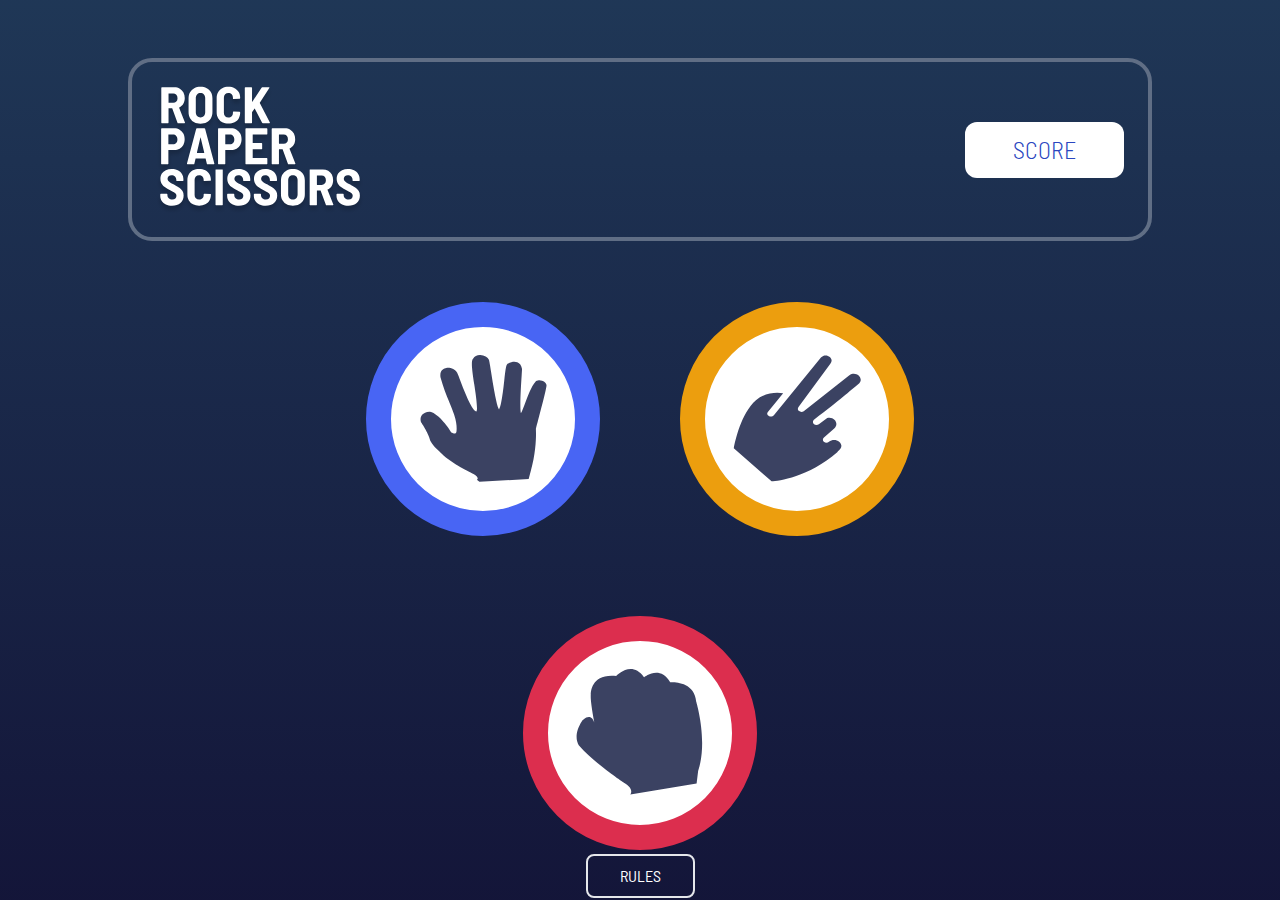
==== index.html @ bfba6b44 "nice result, check from other devices" ====
<!DOCTYPE html>
<html lang="en">

<head>
	<meta charset="UTF-8">
	<meta name="viewport" content="width=device-width, initial-scale=1.0">
	<!-- displays site properly based on user's device -->

	<link rel="icon" type="image/png" sizes="32x32" href="./site/images/favicon-32x32.png">
	<link rel="stylesheet" href="./site/main_tailwind.css">

	<title>Frontend Mentor | Rock, Paper, Scissors</title>
</head>

<body class="font-body h-screen bg-gradient-to-b bg-no-repeat from-RadialGradientFrom to-RadialGradientTo">
	<div class="main-container h-screen flex flex-col justify-around">
		<!-- <div class="main-container"> -->

		<header class="py-8 sm:py-14 flex justify-center">
			<!-- <header class="h-44 sm:h-80 py-8 sm:py-14 flex justify-center"> -->
			<div class="header-container">
				<div class="logo">
					<img class="w-24 sm:w-52" src="site/images/logo.svg" alt="">
				</div>
				<div class="score bg-white flex flex-col items-center justify-center rounded-xl px-7 sm:px-12 py-3">
					<div class="text-ScoreText text-xs sm:text-2xl font-light">SCORE</div>
					<div class="score-number text-DarkText text-5xl sm:text-7xl font-bold"></div>
				</div>
			</div>
		</header>



		<div class="center-container flex flex-col items-center justify-center">
			<div class="game-container w-full grid grid-cols-2 gap-8 lg:gap-20">
				<div class="suggestion-block items-end">
					<div class="center-container flex flex-col items-center justify-center">
						<div class="suggestion one game-icon border-PaperGradientFrom" data-type="paper">
							<img class="icon" src="./site/images/icon-paper.svg" alt="">
						</div>
					</div>
				</div>
				<div class="suggestion-block items-start">
					<div class="center-container flex flex-col items-center justify-center">
						<div class="suggestion two game-icon border-ScissorsGradientFrom" data-type="scissors">
							<img class="icon" src="./site/images/icon-scissors.svg" alt="">
						</div>
					</div>
				</div>
				<div class="suggestion-block col-span-2 flex justify-center">
					<div class="center-container flex flex-col items-center justify-center">
						<div class="suggestion three game-icon border-RockGradientFrom" data-type="rock">
							<img class="icon" src="./site/images/icon-rock.svg" alt="">
						</div>
					</div>
				</div>
				<!-- </div> -->
			</div>
		</div>
		<div class="rules-btn text-center">
			<button class="text-white border-solid border-2 py-2 px-8 rounded-lg">RULES</button>
		</div>

	</div>
	<script src="./site/main.js"></script>
</body>

</html>


<!-- TODO: circle shadow design -->
<!-- TODO: triangle -->
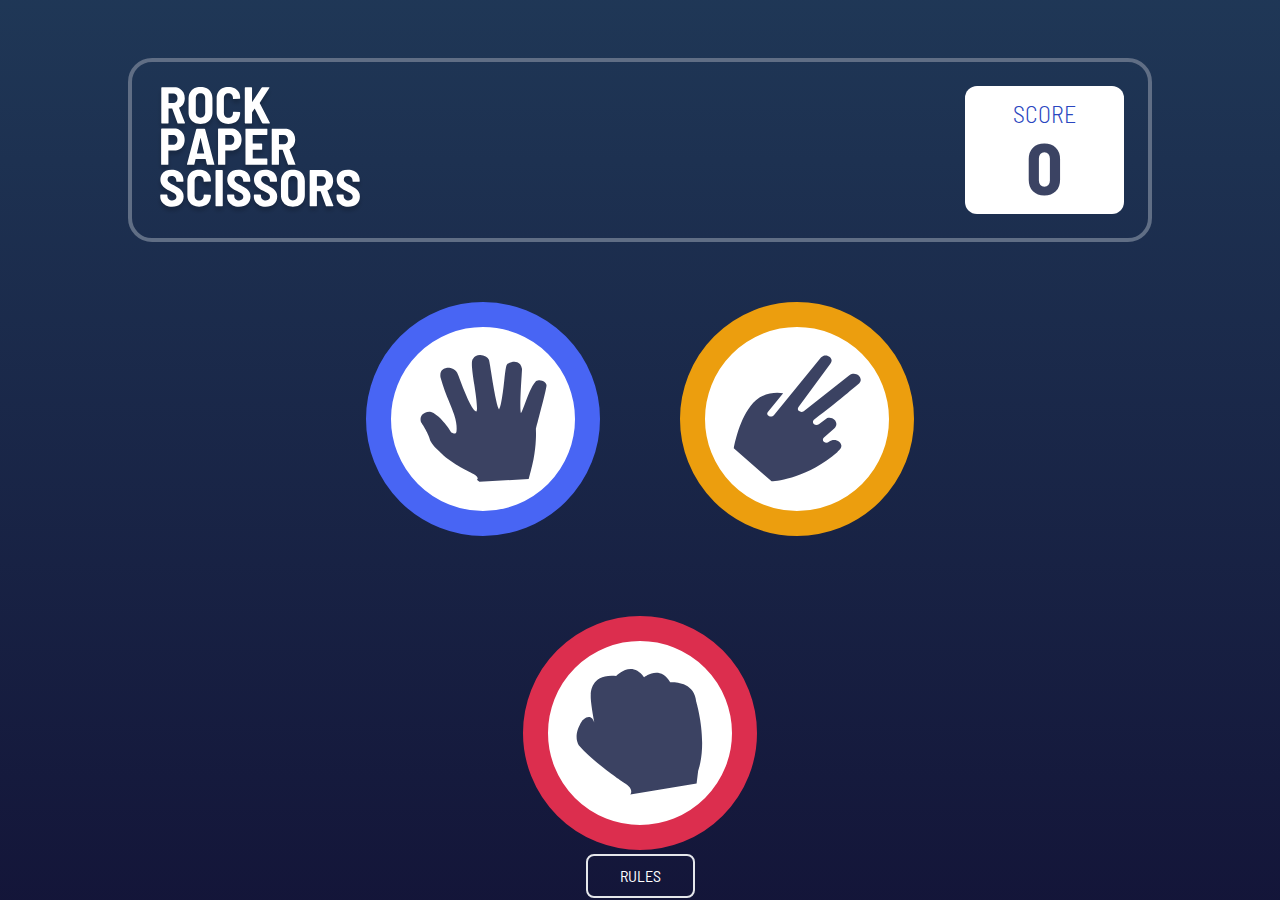
==== commit ac333a18: "little miss in score default value" ====
--- a/index.html
+++ b/index.html
@@ -24,7 +24,7 @@
 				</div>
 				<div class="score bg-white flex flex-col items-center justify-center rounded-xl px-7 sm:px-12 py-3">
 					<div class="text-ScoreText text-xs sm:text-2xl font-light">SCORE</div>
-					<div class="score-number text-DarkText text-5xl sm:text-7xl font-bold"></div>
+					<div class="score-number text-DarkText text-5xl sm:text-7xl font-bold">0</div>
 				</div>
 			</div>
 		</header>
